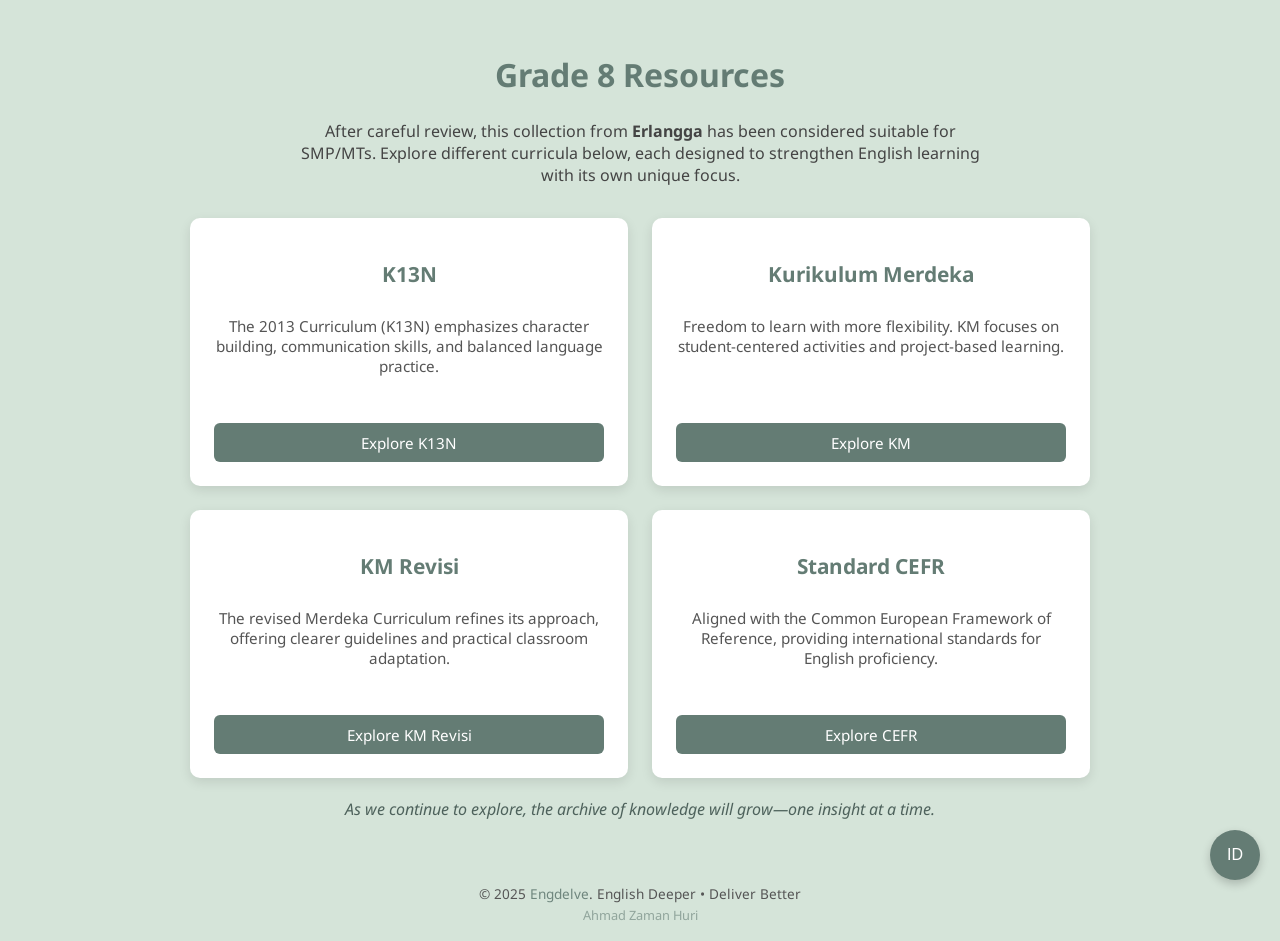
==== Grade8/index.html @ ed8df3de "Add files via upload" ====
<!DOCTYPE html>
<!-- 
  Engdelve Archive - Grade 8
  Design & Development: Ahmad Zaman Huri
  Contact: ahmadzamanhuri.jakfar@gmail.com
-->
<html lang="en">
<head>
  <meta charset="UTF-8">
  <meta name="viewport" content="width=device-width, initial-scale=1.0">
  <title>Engdelve Archive - Grade 8</title>
  <style>
    @import url('https://fonts.googleapis.com/css2?family=Droid+Sans&display=swap');

    body {
      margin: 0;
      padding: 0;
      font-family: 'Droid Sans', sans-serif;
      background-color: #d5e4d9;
      color: #333;
      display: flex;
      flex-direction: column;
      min-height: 100vh;
      position: relative;
    }

    .container {
      flex: 1;
      display: flex;
      flex-direction: column;
      justify-content: center;
      align-items: center;
      text-align: center;
      padding: 2rem;
    }

    h1 {
      font-size: 2rem;
      color: #647c74;
      margin-bottom: 0.5rem;
    }

    p.intro {
      font-size: 1rem;
      color: #444;
      margin-bottom: 2rem;
      max-width: 700px;
    }

    .grid {
      display: grid;
      grid-template-columns: repeat(2, 1fr);
      gap: 1.5rem;
      width: 100%;
      max-width: 900px;
    }

    .card {
      background-color: #ffffff;
      border-radius: 10px;
      padding: 1.5rem;
      box-shadow: 0 4px 12px rgba(0,0,0,0.1);
      display: flex;
      flex-direction: column;
      justify-content: space-between;
      transition: all 0.3s ease;
      min-height: 220px;
    }

    .card:hover {
      transform: translateY(-6px) scale(1.02);
      box-shadow: 0 8px 20px rgba(0,0,0,0.15);
    }

    .card h2 {
      font-size: 1.3rem;
      color: #647c74;
      margin-bottom: 0.8rem;
    }

    .card p {
      font-size: 0.95rem;
      color: #555;
      flex: 1;
      margin-bottom: 1.2rem;
    }

    .btn {
      background-color: #647c74;
      color: white;
      padding: 0.6rem 1.2rem;
      border: none;
      border-radius: 6px;
      font-size: 0.95rem;
      cursor: pointer;
      transition: all 0.3s ease;
      text-decoration: none;
      display: inline-block;
    }

    .btn:hover {
      background: linear-gradient(135deg, #647c74, #88a097);
      transform: translateY(-2px) scale(1.03);
      box-shadow: 0 4px 10px rgba(0,0,0,0.2);
    }

    .quote {
      margin-top: 20px;
      font-style: italic;
      color: #4e625c;
      font-size: 1em;
    }

    footer {
      text-align: center;
      padding: 1rem;
      font-size: 0.85rem;
      color: #555;
      line-height: 1.4;
    }

    footer span {
      color: #647c74;
      opacity: 0.9;
    }

    footer .author {
      display: block;
      color: #647c74;
      opacity: 0.6;
      font-size: 0.8rem;
      margin-top: 0.2rem;
    }

    /* Floating Translate Button */
    #translateBtn {
      position: fixed;
      bottom: 20px;
      right: 20px;
      background-color: #647c74;
      color: white;
      border: none;
      border-radius: 50%;
      width: 50px;
      height: 50px;
      font-size: 1rem;
      cursor: pointer;
      box-shadow: 0 4px 10px rgba(0,0,0,0.2);
      transition: all 0.3s ease;
      z-index: 1000;
    }

    #translateBtn:hover {
      background-color: #88a097;
      transform: translateY(-2px) scale(1.05);
    }

    @media (max-width: 700px) {
      .grid {
        grid-template-columns: 1fr;
      }
    }
  </style>
</head>
<body>
  <div class="container">
    <h1 data-en="Grade 8 Resources" data-id="Sumber Belajar Kelas 8">Grade 8 Resources</h1>
    <p class="intro" data-en="After careful review, this collection from Erlangga has been considered suitable for SMP/MTs. Explore different curricula below, each designed to strengthen English learning with its own unique focus." data-id="Setelah ditinjau, koleksi ini dari Erlangga dianggap layak untuk SMP/MTs. Jelajahi berbagai kurikulum di bawah, masing-masing dirancang untuk memperkuat pembelajaran bahasa Inggris dengan fokus uniknya.">
      After careful review, this collection from <strong>Erlangga</strong> has been considered suitable for SMP/MTs. 
      Explore different curricula below, each designed to strengthen English learning with its own unique focus.
    </p>

    <div class="grid">
      <div class="card">
        <h2 data-en="K13N" data-id="K13N">K13N</h2>
        <p data-en="The 2013 Curriculum (K13N) emphasizes character building, communication skills, and balanced language practice." data-id="Kurikulum 2013 (K13N) menekankan pembangunan karakter, keterampilan komunikasi, dan latihan bahasa yang seimbang.">
          The 2013 Curriculum (K13N) emphasizes character building, communication skills, and balanced language practice.
        </p>
        <a href="https://sites.google.com/view/engdelve-archive/kelas-8/k13n" class="btn" data-en="Explore K13N" data-id="Jelajahi K13N">Explore K13N</a>
      </div>

      <div class="card">
        <h2 data-en="Kurikulum Merdeka" data-id="Kurikulum Merdeka">Kurikulum Merdeka</h2>
        <p data-en="Freedom to learn with more flexibility. KM focuses on student-centered activities and project-based learning." data-id="Kebebasan belajar dengan fleksibilitas lebih. KM fokus pada aktivitas berpusat pada siswa dan pembelajaran berbasis proyek.">
          Freedom to learn with more flexibility. KM focuses on student-centered activities and project-based learning.
        </p>
        <a href="https://sites.google.com/view/engdelve-archive/kelas-8/kurikulum-merdeka" class="btn" data-en="Explore KM" data-id="Jelajahi KM">Explore KM</a>
      </div>

      <div class="card">
        <h2 data-en="KM Revisi" data-id="KM Revisi">KM Revisi</h2>
        <p data-en="The revised Merdeka Curriculum refines its approach, offering clearer guidelines and practical classroom adaptation." data-id="Kurikulum Merdeka Revisi menyempurnakan pendekatannya, memberikan panduan yang lebih jelas dan adaptasi kelas yang praktis.">
          The revised Merdeka Curriculum refines its approach, offering clearer guidelines and practical classroom adaptation.
        </p>
        <a href="https://sites.google.com/view/engdelve-archive/kelas-8/kurikulum-merdeka-revisi" class="btn" data-en="Explore KM Revisi" data-id="Jelajahi KM Revisi">Explore KM Revisi</a>
      </div>

      <div class="card">
        <h2 data-en="Standard CEFR" data-id="Standar CEFR">Standard CEFR</h2>
        <p data-en="Aligned with the Common European Framework of Reference, providing international standards for English proficiency." data-id="Sesuai dengan Common European Framework of Reference, menyediakan standar internasional untuk kemampuan bahasa Inggris.">
          Aligned with the Common European Framework of Reference, providing international standards for English proficiency.
        </p>
        <a href="https://sites.google.com/view/engdelve-archive/kelas-8/standard-cefr" class="btn" data-en="Explore CEFR" data-id="Jelajahi CEFR">Explore CEFR</a>
      </div>
    </div>

    <blockquote class="quote" data-en="As we continue to explore, the archive of knowledge will grow—one insight at a time." data-id="Seiring kita terus menjelajah, arsip pengetahuan akan tumbuh—satu wawasan pada satu waktu.">
      As we continue to explore, the archive of knowledge will grow—one insight at a time.
    </blockquote>
  </div>

  <footer>
    © 2025 <span>Engdelve</span>. English Deeper • Deliver Better
    <span class="author">Ahmad Zaman Huri</span>
  </footer>

  <!-- Floating Translate Button -->
  <button id="translateBtn">ID</button>

  <script>
    const translateBtn = document.getElementById('translateBtn');
    let lang = 'en'; // default English

    translateBtn.addEventListener('click', () => {
      lang = lang === 'en' ? 'id' : 'en';
      document.querySelectorAll('[data-en]').forEach(el => {
        el.innerText = el.getAttribute(`data-${lang}`);
      });
    });
  </script>
</body>
</html>
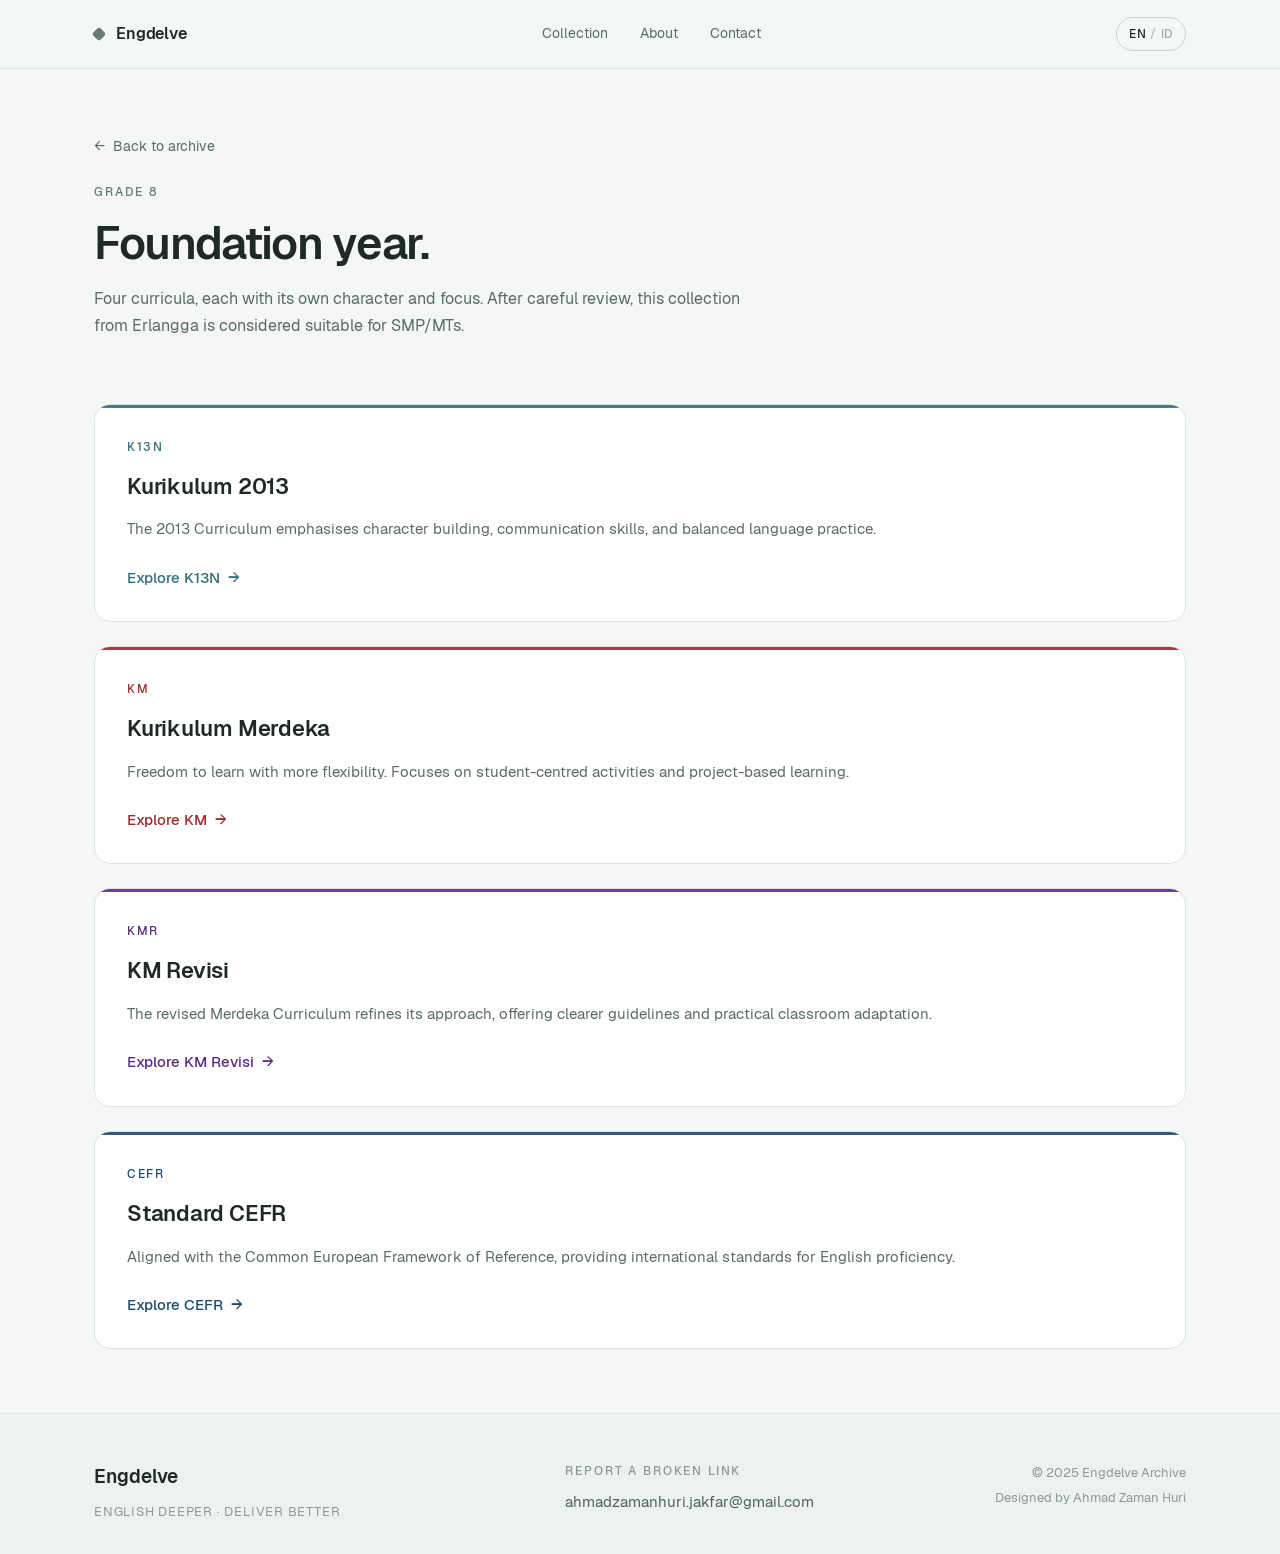
==== commit b2f656e1: "Add files via upload" ====
--- a/Grade8/index.html
+++ b/Grade8/index.html
@@ -1,232 +1,153 @@
 <!DOCTYPE html>
 <!-- 
-  Engdelve Archive - Grade 8
+  Engdelve Archive — Grade 8
   Design & Development: Ahmad Zaman Huri
-  Contact: ahmadzamanhuri.jakfar@gmail.com
 -->
 <html lang="en">
 <head>
   <meta charset="UTF-8">
   <meta name="viewport" content="width=device-width, initial-scale=1.0">
-  <title>Engdelve Archive - Grade 8</title>
-  <style>
-    @import url('https://fonts.googleapis.com/css2?family=Droid+Sans&display=swap');
-
-    body {
-      margin: 0;
-      padding: 0;
-      font-family: 'Droid Sans', sans-serif;
-      background-color: #d5e4d9;
-      color: #333;
-      display: flex;
-      flex-direction: column;
-      min-height: 100vh;
-      position: relative;
-    }
-
-    .container {
-      flex: 1;
-      display: flex;
-      flex-direction: column;
-      justify-content: center;
-      align-items: center;
-      text-align: center;
-      padding: 2rem;
-    }
-
-    h1 {
-      font-size: 2rem;
-      color: #647c74;
-      margin-bottom: 0.5rem;
-    }
-
-    p.intro {
-      font-size: 1rem;
-      color: #444;
-      margin-bottom: 2rem;
-      max-width: 700px;
-    }
-
-    .grid {
-      display: grid;
-      grid-template-columns: repeat(2, 1fr);
-      gap: 1.5rem;
-      width: 100%;
-      max-width: 900px;
-    }
-
-    .card {
-      background-color: #ffffff;
-      border-radius: 10px;
-      padding: 1.5rem;
-      box-shadow: 0 4px 12px rgba(0,0,0,0.1);
-      display: flex;
-      flex-direction: column;
-      justify-content: space-between;
-      transition: all 0.3s ease;
-      min-height: 220px;
-    }
-
-    .card:hover {
-      transform: translateY(-6px) scale(1.02);
-      box-shadow: 0 8px 20px rgba(0,0,0,0.15);
-    }
-
-    .card h2 {
-      font-size: 1.3rem;
-      color: #647c74;
-      margin-bottom: 0.8rem;
-    }
-
-    .card p {
-      font-size: 0.95rem;
-      color: #555;
-      flex: 1;
-      margin-bottom: 1.2rem;
-    }
-
-    .btn {
-      background-color: #647c74;
-      color: white;
-      padding: 0.6rem 1.2rem;
-      border: none;
-      border-radius: 6px;
-      font-size: 0.95rem;
-      cursor: pointer;
-      transition: all 0.3s ease;
-      text-decoration: none;
-      display: inline-block;
-    }
-
-    .btn:hover {
-      background: linear-gradient(135deg, #647c74, #88a097);
-      transform: translateY(-2px) scale(1.03);
-      box-shadow: 0 4px 10px rgba(0,0,0,0.2);
-    }
-
-    .quote {
-      margin-top: 20px;
-      font-style: italic;
-      color: #4e625c;
-      font-size: 1em;
-    }
-
-    footer {
-      text-align: center;
-      padding: 1rem;
-      font-size: 0.85rem;
-      color: #555;
-      line-height: 1.4;
-    }
-
-    footer span {
-      color: #647c74;
-      opacity: 0.9;
-    }
-
-    footer .author {
-      display: block;
-      color: #647c74;
-      opacity: 0.6;
-      font-size: 0.8rem;
-      margin-top: 0.2rem;
-    }
-
-    /* Floating Translate Button */
-    #translateBtn {
-      position: fixed;
-      bottom: 20px;
-      right: 20px;
-      background-color: #647c74;
-      color: white;
-      border: none;
-      border-radius: 50%;
-      width: 50px;
-      height: 50px;
-      font-size: 1rem;
-      cursor: pointer;
-      box-shadow: 0 4px 10px rgba(0,0,0,0.2);
-      transition: all 0.3s ease;
-      z-index: 1000;
-    }
-
-    #translateBtn:hover {
-      background-color: #88a097;
-      transform: translateY(-2px) scale(1.05);
-    }
-
-    @media (max-width: 700px) {
-      .grid {
-        grid-template-columns: 1fr;
-      }
-    }
-  </style>
+  <meta name="description" content="Grade 8 English teaching resources — K13N, Kurikulum Merdeka, KM Revisi, and Standard CEFR.">
+  <title>Grade 8 — Engdelve Archive</title>
+  <link rel="preload" href="../assets/fonts/Geist-Regular.woff2" as="font" type="font/woff2" crossorigin>
+  <link rel="stylesheet" href="../assets/style.css">
 </head>
 <body>
-  <div class="container">
-    <h1 data-en="Grade 8 Resources" data-id="Sumber Belajar Kelas 8">Grade 8 Resources</h1>
-    <p class="intro" data-en="After careful review, this collection from Erlangga has been considered suitable for SMP/MTs. Explore different curricula below, each designed to strengthen English learning with its own unique focus." data-id="Setelah ditinjau, koleksi ini dari Erlangga dianggap layak untuk SMP/MTs. Jelajahi berbagai kurikulum di bawah, masing-masing dirancang untuk memperkuat pembelajaran bahasa Inggris dengan fokus uniknya.">
-      After careful review, this collection from <strong>Erlangga</strong> has been considered suitable for SMP/MTs. 
-      Explore different curricula below, each designed to strengthen English learning with its own unique focus.
-    </p>
 
-    <div class="grid">
-      <div class="card">
-        <h2 data-en="K13N" data-id="K13N">K13N</h2>
-        <p data-en="The 2013 Curriculum (K13N) emphasizes character building, communication skills, and balanced language practice." data-id="Kurikulum 2013 (K13N) menekankan pembangunan karakter, keterampilan komunikasi, dan latihan bahasa yang seimbang.">
-          The 2013 Curriculum (K13N) emphasizes character building, communication skills, and balanced language practice.
+  <!-- ============ HEADER ============ -->
+  <header class="site-header" role="banner">
+    <div class="container header-inner">
+      <a href="../index.html" class="brand" aria-label="Engdelve Archive home">
+        <span class="brand-mark" aria-hidden="true"></span>
+        <span class="brand-name">Engdelve</span>
+      </a>
+
+      <nav class="site-nav" aria-label="Primary">
+        <a href="../index.html#collection">Collection</a>
+        <a href="../index.html#about">About</a>
+        <a href="../index.html#contact">Contact</a>
+      </nav>
+
+      <button class="lang-toggle" id="langToggle" type="button" aria-label="Switch language">
+        <span class="lang-current">EN</span>
+        <span class="lang-divider" aria-hidden="true">/</span>
+        <span class="lang-alt">ID</span>
+      </button>
+    </div>
+  </header>
+
+  <!-- ============ PAGE HEADER ============ -->
+  <main id="main">
+    <section class="page-header">
+      <div class="container">
+        <a href="../index.html" class="page-back">
+          <span class="arrow" aria-hidden="true">←</span>
+          <span data-en="Back to archive" data-id="Kembali ke arsip">Back to archive</span>
+        </a>
+
+        <p class="page-eyebrow" data-en="Grade 8" data-id="Kelas 8">Grade 8</p>
+
+        <h1 class="page-title" data-en="Foundation year." data-id="Tahun fondasi.">
+          Foundation year.
+        </h1>
+
+        <p class="page-lede" data-en="Four curricula, each with its own character and focus. After careful review, this collection from Erlangga is considered suitable for SMP/MTs." data-id="Empat kurikulum, masing-masing dengan karakter dan fokusnya sendiri. Setelah ditinjau, koleksi dari Erlangga ini dianggap layak untuk SMP/MTs.">
+          Four curricula, each with its own character and focus. After careful review,
+          this collection from Erlangga is considered suitable for SMP/MTs.
         </p>
-        <a href="https://sites.google.com/view/engdelve-archive/kelas-8/k13n" class="btn" data-en="Explore K13N" data-id="Jelajahi K13N">Explore K13N</a>
       </div>
+    </section>
 
-      <div class="card">
-        <h2 data-en="Kurikulum Merdeka" data-id="Kurikulum Merdeka">Kurikulum Merdeka</h2>
-        <p data-en="Freedom to learn with more flexibility. KM focuses on student-centered activities and project-based learning." data-id="Kebebasan belajar dengan fleksibilitas lebih. KM fokus pada aktivitas berpusat pada siswa dan pembelajaran berbasis proyek.">
-          Freedom to learn with more flexibility. KM focuses on student-centered activities and project-based learning.
+    <!-- ============ CURRICULUM GRID ============ -->
+    <section class="container">
+      <div class="curriculum-grid">
+
+        <!-- K13N -->
+        <article class="curriculum-card accent-k13n">
+          <p class="curriculum-code">K13N</p>
+          <h2 class="curriculum-name" data-en="Kurikulum 2013" data-id="Kurikulum 2013">
+            Kurikulum 2013
+          </h2>
+          <p class="curriculum-desc" data-en="The 2013 Curriculum emphasises character building, communication skills, and balanced language practice." data-id="Kurikulum 2013 menekankan pembangunan karakter, keterampilan komunikasi, dan latihan bahasa yang seimbang.">
+            The 2013 Curriculum emphasises character building, communication skills, and balanced language practice.
+          </p>
+          <a href="K13N.html" class="curriculum-link">
+            <span data-en="Explore K13N" data-id="Jelajahi K13N">Explore K13N</span>
+            <span class="arrow" aria-hidden="true">→</span>
+          </a>
+        </article>
+
+        <!-- KM -->
+        <article class="curriculum-card accent-km">
+          <p class="curriculum-code">KM</p>
+          <h2 class="curriculum-name" data-en="Kurikulum Merdeka" data-id="Kurikulum Merdeka">
+            Kurikulum Merdeka
+          </h2>
+          <p class="curriculum-desc" data-en="Freedom to learn with more flexibility. Focuses on student-centred activities and project-based learning." data-id="Kebebasan belajar dengan fleksibilitas lebih. Fokus pada aktivitas berpusat pada siswa dan pembelajaran berbasis proyek.">
+            Freedom to learn with more flexibility. Focuses on student-centred activities and project-based learning.
+          </p>
+          <a href="KM.html" class="curriculum-link">
+            <span data-en="Explore KM" data-id="Jelajahi KM">Explore KM</span>
+            <span class="arrow" aria-hidden="true">→</span>
+          </a>
+        </article>
+
+        <!-- KMR -->
+        <article class="curriculum-card accent-kmr">
+          <p class="curriculum-code">KMR</p>
+          <h2 class="curriculum-name" data-en="KM Revisi" data-id="KM Revisi">
+            KM Revisi
+          </h2>
+          <p class="curriculum-desc" data-en="The revised Merdeka Curriculum refines its approach, offering clearer guidelines and practical classroom adaptation." data-id="Kurikulum Merdeka Revisi menyempurnakan pendekatannya, memberikan panduan yang lebih jelas dan adaptasi kelas yang praktis.">
+            The revised Merdeka Curriculum refines its approach, offering clearer guidelines and practical classroom adaptation.
+          </p>
+          <a href="KMR.html" class="curriculum-link">
+            <span data-en="Explore KM Revisi" data-id="Jelajahi KM Revisi">Explore KM Revisi</span>
+            <span class="arrow" aria-hidden="true">→</span>
+          </a>
+        </article>
+
+        <!-- CEFR -->
+        <article class="curriculum-card accent-cefr">
+          <p class="curriculum-code">CEFR</p>
+          <h2 class="curriculum-name" data-en="Standard CEFR" data-id="Standar CEFR">
+            Standard CEFR
+          </h2>
+          <p class="curriculum-desc" data-en="Aligned with the Common European Framework of Reference, providing international standards for English proficiency." data-id="Sesuai dengan Common European Framework of Reference, menyediakan standar internasional untuk kemampuan bahasa Inggris.">
+            Aligned with the Common European Framework of Reference, providing international standards for English proficiency.
+          </p>
+          <a href="CEFR.html" class="curriculum-link">
+            <span data-en="Explore CEFR" data-id="Jelajahi CEFR">Explore CEFR</span>
+            <span class="arrow" aria-hidden="true">→</span>
+          </a>
+        </article>
+
+      </div>
+    </section>
+  </main>
+
+  <!-- ============ FOOTER ============ -->
+  <footer class="site-footer">
+    <div class="container footer-inner">
+      <div class="footer-brand">
+        <p class="footer-name">Engdelve</p>
+        <p class="footer-tagline">English Deeper · Deliver Better</p>
+      </div>
+      <div class="footer-contact">
+        <p class="footer-label" data-en="Report a broken link" data-id="Laporkan tautan rusak">Report a broken link</p>
+        <a href="mailto:ahmadzamanhuri.jakfar@gmail.com" class="footer-link">
+          ahmadzamanhuri.jakfar@gmail.com
+        </a>
+      </div>
+      <div class="footer-meta">
+        <p>© 2025 Engdelve Archive</p>
+        <p data-en="Designed by Ahmad Zaman Huri" data-id="Dirancang oleh Ahmad Zaman Huri">
+          Designed by Ahmad Zaman Huri
         </p>
-        <a href="https://sites.google.com/view/engdelve-archive/kelas-8/kurikulum-merdeka" class="btn" data-en="Explore KM" data-id="Jelajahi KM">Explore KM</a>
-      </div>
-
-      <div class="card">
-        <h2 data-en="KM Revisi" data-id="KM Revisi">KM Revisi</h2>
-        <p data-en="The revised Merdeka Curriculum refines its approach, offering clearer guidelines and practical classroom adaptation." data-id="Kurikulum Merdeka Revisi menyempurnakan pendekatannya, memberikan panduan yang lebih jelas dan adaptasi kelas yang praktis.">
-          The revised Merdeka Curriculum refines its approach, offering clearer guidelines and practical classroom adaptation.
-        </p>
-        <a href="https://sites.google.com/view/engdelve-archive/kelas-8/kurikulum-merdeka-revisi" class="btn" data-en="Explore KM Revisi" data-id="Jelajahi KM Revisi">Explore KM Revisi</a>
-      </div>
-
-      <div class="card">
-        <h2 data-en="Standard CEFR" data-id="Standar CEFR">Standard CEFR</h2>
-        <p data-en="Aligned with the Common European Framework of Reference, providing international standards for English proficiency." data-id="Sesuai dengan Common European Framework of Reference, menyediakan standar internasional untuk kemampuan bahasa Inggris.">
-          Aligned with the Common European Framework of Reference, providing international standards for English proficiency.
-        </p>
-        <a href="https://sites.google.com/view/engdelve-archive/kelas-8/standard-cefr" class="btn" data-en="Explore CEFR" data-id="Jelajahi CEFR">Explore CEFR</a>
       </div>
     </div>
-
-    <blockquote class="quote" data-en="As we continue to explore, the archive of knowledge will grow—one insight at a time." data-id="Seiring kita terus menjelajah, arsip pengetahuan akan tumbuh—satu wawasan pada satu waktu.">
-      As we continue to explore, the archive of knowledge will grow—one insight at a time.
-    </blockquote>
-  </div>
-
-  <footer>
-    © 2025 <span>Engdelve</span>. English Deeper • Deliver Better
-    <span class="author">Ahmad Zaman Huri</span>
   </footer>
 
-  <!-- Floating Translate Button -->
-  <button id="translateBtn">ID</button>
-
-  <script>
-    const translateBtn = document.getElementById('translateBtn');
-    let lang = 'en'; // default English
-
-    translateBtn.addEventListener('click', () => {
-      lang = lang === 'en' ? 'id' : 'en';
-      document.querySelectorAll('[data-en]').forEach(el => {
-        el.innerText = el.getAttribute(`data-${lang}`);
-      });
-    });
-  </script>
+  <script src="../assets/script.js" defer></script>
 </body>
 </html>
--- a/assets/style.css
+++ b/assets/style.css
@@ -0,0 +1,936 @@
+/* =========================================================
+   Engdelve Archive — Global Stylesheet
+   Author: Ahmad Zaman Huri
+   ========================================================= */
+
+/* ---------------------------------------------------------
+   1. FONT — Geist (self-host)
+   --------------------------------------------------------- */
+@font-face {
+  font-family: 'Geist';
+  src: url('fonts/Geist-Regular.woff2') format('woff2');
+  font-weight: 400;
+  font-style: normal;
+  font-display: swap;
+}
+@font-face {
+  font-family: 'Geist';
+  src: url('fonts/Geist-Medium.woff2') format('woff2');
+  font-weight: 500;
+  font-style: normal;
+  font-display: swap;
+}
+@font-face {
+  font-family: 'Geist';
+  src: url('fonts/Geist-SemiBold.woff2') format('woff2');
+  font-weight: 600;
+  font-style: normal;
+  font-display: swap;
+}
+
+/* ---------------------------------------------------------
+   2. DESIGN TOKENS
+   --------------------------------------------------------- */
+:root {
+  /* Color — neutral base */
+  --bg:            #f4f7f5;
+  --bg-alt:        #eef2ef;
+  --surface:       #ffffff;
+  --border:        #dde4df;
+  --border-strong: #c7d2cb;
+
+  /* Color — sage (identity) */
+  --sage-50:  #f0f4f1;
+  --sage-100: #d5e4d9;
+  --sage-200: #b8cdbf;
+  --sage-400: #88a097;
+  --sage-500: #647c74;
+  --sage-600: #4e625c;
+  --sage-700: #3d4f4a;
+  --sage-900: #1f2a27;
+
+  /* Color — text */
+  --text:        #1f2a27;
+  --text-muted:  #5a6b66;
+  --text-subtle: #8a9a94;
+
+  /* Typography */
+  --font-sans: 'Geist', -apple-system, BlinkMacSystemFont, 'Segoe UI', Roboto, 'Helvetica Neue', Arial, sans-serif;
+
+  /* Spacing scale */
+  --space-1: 0.25rem;
+  --space-2: 0.5rem;
+  --space-3: 0.75rem;
+  --space-4: 1rem;
+  --space-5: 1.5rem;
+  --space-6: 2rem;
+  --space-7: 3rem;
+  --space-8: 4rem;
+  --space-9: 6rem;
+
+  /* Layout */
+  --container:   1140px;
+  --container-narrow: 760px;
+  --radius-sm:   6px;
+  --radius:      10px;
+  --radius-lg:   16px;
+
+  /* Motion */
+  --ease: cubic-bezier(0.22, 1, 0.36, 1);
+  --dur:  0.35s;
+}
+
+/* ---------------------------------------------------------
+   3. RESET
+   --------------------------------------------------------- */
+*, *::before, *::after {
+  box-sizing: border-box;
+}
+
+html {
+  -webkit-text-size-adjust: 100%;
+  scroll-behavior: smooth;
+}
+
+body {
+  margin: 0;
+  padding: 0;
+  background: var(--bg);
+  color: var(--text);
+  font-family: var(--font-sans);
+  font-size: 16px;
+  line-height: 1.6;
+  font-weight: 400;
+  -webkit-font-smoothing: antialiased;
+  -moz-osx-font-smoothing: grayscale;
+  text-rendering: optimizeLegibility;
+}
+
+img, svg {
+  max-width: 100%;
+  display: block;
+}
+
+a {
+  color: inherit;
+  text-decoration: none;
+}
+
+ul {
+  list-style: none;
+  padding: 0;
+  margin: 0;
+}
+
+button {
+  font: inherit;
+  cursor: pointer;
+  background: none;
+  border: none;
+  color: inherit;
+}
+
+/* ---------------------------------------------------------
+   4. LAYOUT
+   --------------------------------------------------------- */
+.container {
+  width: 100%;
+  max-width: var(--container);
+  margin: 0 auto;
+  padding: 0 var(--space-5);
+}
+
+/* ---------------------------------------------------------
+   5. HEADER
+   --------------------------------------------------------- */
+.site-header {
+  position: sticky;
+  top: 0;
+  z-index: 50;
+  background: rgba(244, 247, 245, 0.85);
+  backdrop-filter: saturate(180%) blur(12px);
+  -webkit-backdrop-filter: saturate(180%) blur(12px);
+  border-bottom: 1px solid var(--border);
+}
+
+.header-inner {
+  display: flex;
+  align-items: center;
+  justify-content: space-between;
+  height: 68px;
+  gap: var(--space-5);
+}
+
+.brand {
+  display: flex;
+  align-items: center;
+  gap: var(--space-3);
+  font-weight: 600;
+  letter-spacing: -0.01em;
+}
+
+.brand-mark {
+  width: 10px;
+  height: 10px;
+  background: var(--sage-500);
+  border-radius: 2px;
+  display: inline-block;
+  transform: rotate(45deg);
+  transition: transform var(--dur) var(--ease);
+}
+
+.brand:hover .brand-mark {
+  transform: rotate(135deg);
+}
+
+.brand-name {
+  font-size: 1rem;
+  color: var(--text);
+}
+
+.site-nav {
+  display: none;
+  gap: var(--space-6);
+  font-size: 0.9rem;
+  color: var(--text-muted);
+}
+
+.site-nav a {
+  transition: color var(--dur) var(--ease);
+}
+
+.site-nav a:hover {
+  color: var(--sage-600);
+}
+
+.lang-toggle {
+  display: inline-flex;
+  align-items: center;
+  gap: 4px;
+  padding: 6px 12px;
+  border: 1px solid var(--border-strong);
+  border-radius: 999px;
+  font-size: 0.78rem;
+  font-weight: 500;
+  letter-spacing: 0.04em;
+  color: var(--text-muted);
+  transition: all var(--dur) var(--ease);
+}
+
+.lang-toggle:hover {
+  border-color: var(--sage-500);
+  color: var(--sage-600);
+}
+
+.lang-current {
+  color: var(--text);
+}
+
+.lang-divider {
+  opacity: 0.4;
+}
+
+.lang-alt {
+  opacity: 0.55;
+}
+
+/* ---------------------------------------------------------
+   6. HERO
+   --------------------------------------------------------- */
+.hero {
+  padding: var(--space-9) 0 var(--space-8);
+}
+
+.hero-inner {
+  max-width: var(--container-narrow);
+  margin: 0 auto;
+}
+
+.hero-eyebrow {
+  font-size: 0.78rem;
+  letter-spacing: 0.16em;
+  text-transform: uppercase;
+  color: var(--sage-500);
+  font-weight: 500;
+  margin: 0 0 var(--space-5);
+}
+
+.hero-title {
+  font-size: clamp(2rem, 5.5vw, 3.5rem);
+  line-height: 1.1;
+  letter-spacing: -0.03em;
+  font-weight: 600;
+  color: var(--text);
+  margin: 0 0 var(--space-5);
+}
+
+.hero-lede {
+  font-size: 1.05rem;
+  line-height: 1.7;
+  color: var(--text-muted);
+  margin: 0 0 var(--space-6);
+  max-width: 60ch;
+}
+
+.hero-actions {
+  display: flex;
+  flex-wrap: wrap;
+  gap: var(--space-3);
+}
+
+/* ---------------------------------------------------------
+   7. BUTTONS
+   --------------------------------------------------------- */
+.btn {
+  display: inline-flex;
+  align-items: center;
+  justify-content: center;
+  padding: 0.75rem 1.4rem;
+  border-radius: var(--radius-sm);
+  font-size: 0.92rem;
+  font-weight: 500;
+  letter-spacing: -0.005em;
+  transition: all var(--dur) var(--ease);
+  border: 1px solid transparent;
+  white-space: nowrap;
+}
+
+.btn-primary {
+  background: var(--sage-500);
+  color: #fff;
+  border-color: var(--sage-500);
+}
+
+.btn-primary:hover {
+  background: var(--sage-600);
+  border-color: var(--sage-600);
+  transform: translateY(-1px);
+}
+
+.btn-ghost {
+  background: transparent;
+  color: var(--text);
+  border-color: var(--border-strong);
+}
+
+.btn-ghost:hover {
+  border-color: var(--sage-500);
+  color: var(--sage-600);
+}
+
+/* ---------------------------------------------------------
+   8. SECTION HEADERS
+   --------------------------------------------------------- */
+.section-head {
+  max-width: var(--container-narrow);
+  margin: 0 auto var(--space-7);
+}
+
+.section-eyebrow {
+  font-size: 0.78rem;
+  letter-spacing: 0.16em;
+  text-transform: uppercase;
+  color: var(--sage-500);
+  font-weight: 500;
+  margin: 0 0 var(--space-4);
+}
+
+.section-title {
+  font-size: clamp(1.6rem, 3.5vw, 2.4rem);
+  line-height: 1.2;
+  letter-spacing: -0.02em;
+  font-weight: 600;
+  color: var(--text);
+  margin: 0 0 var(--space-4);
+}
+
+.section-lede {
+  font-size: 1rem;
+  line-height: 1.7;
+  color: var(--text-muted);
+  margin: 0;
+}
+
+/* ---------------------------------------------------------
+   9. COLLECTION
+   --------------------------------------------------------- */
+.collection {
+  padding: var(--space-8) 0;
+  border-top: 1px solid var(--border);
+}
+
+.grade-grid {
+  display: grid;
+  grid-template-columns: 1fr;
+  gap: var(--space-5);
+}
+
+.grade-card {
+  background: var(--surface);
+  border: 1px solid var(--border);
+  border-radius: var(--radius-lg);
+  padding: var(--space-6);
+  display: flex;
+  flex-direction: column;
+  transition: all var(--dur) var(--ease);
+}
+
+.grade-card:hover {
+  border-color: var(--sage-400);
+  transform: translateY(-4px);
+  box-shadow: 0 20px 40px -20px rgba(31, 42, 39, 0.15);
+}
+
+.grade-card-head {
+  display: flex;
+  align-items: baseline;
+  justify-content: space-between;
+  margin-bottom: var(--space-4);
+  padding-bottom: var(--space-4);
+  border-bottom: 1px solid var(--border);
+}
+
+.grade-number {
+  font-size: 1.1rem;
+  color: var(--text-subtle);
+  margin: 0;
+  letter-spacing: 0.04em;
+  font-weight: 500;
+}
+
+.grade-title {
+  font-size: 1.6rem;
+  font-weight: 600;
+  letter-spacing: -0.01em;
+  color: var(--text);
+  margin: 0;
+}
+
+.grade-desc {
+  font-size: 0.95rem;
+  line-height: 1.65;
+  color: var(--text-muted);
+  margin: 0 0 var(--space-5);
+}
+
+.grade-curricula {
+  display: flex;
+  flex-wrap: wrap;
+  gap: var(--space-2);
+  margin-bottom: var(--space-6);
+}
+
+.grade-curricula li {
+  font-size: 0.78rem;
+  padding: 4px 10px;
+  border: 1px solid var(--border);
+  border-radius: 999px;
+  color: var(--text-muted);
+  background: var(--sage-50);
+}
+
+.grade-link {
+  display: inline-flex;
+  align-items: center;
+  gap: var(--space-2);
+  font-size: 0.92rem;
+  font-weight: 500;
+  color: var(--sage-600);
+  margin-top: auto;
+  transition: gap var(--dur) var(--ease);
+}
+
+.grade-link .arrow {
+  transition: transform var(--dur) var(--ease);
+}
+
+.grade-link:hover {
+  color: var(--sage-700);
+}
+
+.grade-link:hover .arrow {
+  transform: translateX(4px);
+}
+
+/* ---------------------------------------------------------
+   10. QUOTE
+   --------------------------------------------------------- */
+.quote-section {
+  padding: var(--space-8) 0;
+  border-top: 1px solid var(--border);
+  border-bottom: 1px solid var(--border);
+  background: var(--bg-alt);
+}
+
+.quote {
+  max-width: var(--container-narrow);
+  margin: 0 auto;
+  text-align: center;
+  padding: 0;
+}
+
+.quote p {
+  font-size: clamp(1.3rem, 3vw, 1.9rem);
+  line-height: 1.4;
+  letter-spacing: -0.02em;
+  font-weight: 600;
+  color: var(--text);
+  margin: 0 0 var(--space-4);
+}
+
+.quote cite {
+  font-style: normal;
+  font-size: 0.82rem;
+  letter-spacing: 0.16em;
+  text-transform: uppercase;
+  color: var(--sage-500);
+}
+
+/* ---------------------------------------------------------
+   11. ABOUT
+   --------------------------------------------------------- */
+.about {
+  padding: var(--space-9) 0;
+}
+
+.about-inner {
+  display: grid;
+  grid-template-columns: 1fr;
+  gap: var(--space-7);
+  max-width: var(--container-narrow);
+  margin: 0 auto;
+}
+
+.about-text .section-title {
+  margin-bottom: var(--space-5);
+}
+
+.about-text p {
+  font-size: 1rem;
+  line-height: 1.75;
+  color: var(--text-muted);
+  margin: 0 0 var(--space-4);
+}
+
+.about-signature {
+  font-style: italic;
+  font-size: 1rem;
+  color: var(--sage-600) !important;
+  margin-top: var(--space-5) !important;
+}
+
+.about-meta {
+  display: flex;
+  flex-direction: column;
+  gap: var(--space-5);
+  padding: var(--space-6);
+  background: var(--surface);
+  border: 1px solid var(--border);
+  border-radius: var(--radius-lg);
+}
+
+.meta-item {
+  padding-bottom: var(--space-4);
+  border-bottom: 1px solid var(--border);
+}
+
+.meta-item:last-child {
+  padding-bottom: 0;
+  border-bottom: none;
+}
+
+.meta-label {
+  font-size: 0.72rem;
+  letter-spacing: 0.16em;
+  text-transform: uppercase;
+  color: var(--text-subtle);
+  margin: 0 0 var(--space-2);
+  font-weight: 500;
+}
+
+.meta-value {
+  font-size: 0.95rem;
+  font-weight: 500;
+  color: var(--text);
+  margin: 0;
+}
+
+/* ---------------------------------------------------------
+   12. FOOTER
+   --------------------------------------------------------- */
+.site-footer {
+  border-top: 1px solid var(--border);
+  padding: var(--space-7) 0 var(--space-6);
+  background: var(--bg-alt);
+}
+
+.footer-inner {
+  display: grid;
+  grid-template-columns: 1fr;
+  gap: var(--space-5);
+}
+
+.footer-name {
+  font-size: 1.2rem;
+  font-weight: 600;
+  color: var(--text);
+  margin: 0 0 var(--space-2);
+}
+
+.footer-tagline {
+  font-size: 0.82rem;
+  letter-spacing: 0.06em;
+  text-transform: uppercase;
+  color: var(--text-subtle);
+  margin: 0;
+}
+
+.footer-label {
+  font-size: 0.72rem;
+  letter-spacing: 0.16em;
+  text-transform: uppercase;
+  color: var(--text-subtle);
+  margin: 0 0 var(--space-2);
+  font-weight: 500;
+}
+
+.footer-link {
+  font-size: 0.92rem;
+  color: var(--sage-600);
+  transition: color var(--dur) var(--ease);
+  word-break: break-all;
+}
+
+.footer-link:hover {
+  color: var(--sage-700);
+  text-decoration: underline;
+}
+
+.footer-meta {
+  display: flex;
+  flex-direction: column;
+  gap: var(--space-1);
+  font-size: 0.82rem;
+  color: var(--text-subtle);
+}
+
+.footer-meta p {
+  margin: 0;
+}
+
+/* ---------------------------------------------------------
+   13. RESPONSIVE
+   --------------------------------------------------------- */
+@media (min-width: 640px) {
+  .grade-grid {
+    grid-template-columns: repeat(2, 1fr);
+  }
+
+  .footer-inner {
+    grid-template-columns: 1.5fr 1fr;
+    align-items: start;
+  }
+
+  .footer-meta {
+    grid-column: 1 / -1;
+    flex-direction: row;
+    justify-content: space-between;
+    padding-top: var(--space-5);
+    border-top: 1px solid var(--border);
+    margin-top: var(--space-4);
+  }
+
+  .curriculum-grid {
+    grid-template-columns: repeat(2, 1fr);
+  }
+}
+
+@media (min-width: 880px) {
+  .site-nav {
+    display: flex;
+  }
+
+  .about-inner {
+    grid-template-columns: 1.6fr 1fr;
+    align-items: start;
+  }
+
+  .footer-inner {
+    grid-template-columns: 1.5fr 1fr 1fr;
+  }
+
+  .footer-meta {
+    grid-column: auto;
+    flex-direction: column;
+    justify-content: flex-start;
+    padding-top: 0;
+    border-top: none;
+    margin-top: 0;
+    text-align: right;
+  }
+
+  .curriculum-grid {
+    gap: var(--space-6);
+  }
+
+  .resource-list {
+    grid-template-columns: repeat(2, 1fr);
+  }
+}
+
+/* ---------------------------------------------------------
+   14. REDUCED MOTION
+   --------------------------------------------------------- */
+@media (prefers-reduced-motion: reduce) {
+  *, *::before, *::after {
+    animation-duration: 0.01ms !important;
+    transition-duration: 0.01ms !important;
+    scroll-behavior: auto !important;
+  }
+}
+
+/* =========================================================
+   15. CURRICULUM PAGES (Grade 8 & 9)
+   ========================================================= */
+
+/* ----- Page header ----- */
+.page-header {
+  padding: var(--space-8) 0 var(--space-6);
+}
+
+.page-back {
+  display: inline-flex;
+  align-items: center;
+  gap: var(--space-2);
+  font-size: 0.85rem;
+  color: var(--text-muted);
+  margin-bottom: var(--space-5);
+  transition: color var(--dur) var(--ease);
+}
+
+.page-back:hover {
+  color: var(--sage-600);
+}
+
+.page-back .arrow {
+  transition: transform var(--dur) var(--ease);
+}
+
+.page-back:hover .arrow {
+  transform: translateX(-4px);
+}
+
+.page-eyebrow {
+  font-size: 0.78rem;
+  letter-spacing: 0.16em;
+  text-transform: uppercase;
+  color: var(--sage-500);
+  font-weight: 500;
+  margin: 0 0 var(--space-4);
+}
+
+.page-title {
+  font-size: clamp(1.8rem, 4.5vw, 2.8rem);
+  line-height: 1.15;
+  letter-spacing: -0.03em;
+  font-weight: 600;
+  color: var(--text);
+  margin: 0 0 var(--space-4);
+}
+
+.page-lede {
+  font-size: 1rem;
+  line-height: 1.7;
+  color: var(--text-muted);
+  margin: 0;
+  max-width: 60ch;
+}
+
+/* ----- Curriculum cards (di Grade8/index.html) ----- */
+.curriculum-grid {
+  display: grid;
+  grid-template-columns: 1fr;
+  gap: var(--space-5);
+  padding: var(--space-6) 0 var(--space-8);
+}
+
+.curriculum-card {
+  background: var(--surface);
+  border: 1px solid var(--border);
+  border-radius: var(--radius-lg);
+  padding: var(--space-6);
+  display: flex;
+  flex-direction: column;
+  transition: all var(--dur) var(--ease);
+  position: relative;
+  overflow: hidden;
+}
+
+.curriculum-card::before {
+  content: '';
+  position: absolute;
+  top: 0;
+  left: 0;
+  width: 100%;
+  height: 3px;
+  background: var(--accent, var(--sage-500));
+  opacity: 0.9;
+}
+
+.curriculum-card:hover {
+  border-color: var(--accent, var(--sage-400));
+  transform: translateY(-4px);
+  box-shadow: 0 20px 40px -20px rgba(31, 42, 39, 0.15);
+}
+
+.curriculum-code {
+  font-size: 0.78rem;
+  letter-spacing: 0.14em;
+  text-transform: uppercase;
+  color: var(--accent, var(--sage-500));
+  font-weight: 500;
+  margin: 0 0 var(--space-3);
+}
+
+.curriculum-name {
+  font-size: 1.4rem;
+  font-weight: 600;
+  letter-spacing: -0.01em;
+  color: var(--text);
+  margin: 0 0 var(--space-3);
+}
+
+.curriculum-desc {
+  font-size: 0.95rem;
+  line-height: 1.65;
+  color: var(--text-muted);
+  margin: 0 0 var(--space-5);
+  flex: 1;
+}
+
+.curriculum-link {
+  display: inline-flex;
+  align-items: center;
+  gap: var(--space-2);
+  font-size: 0.92rem;
+  font-weight: 500;
+  color: var(--accent, var(--sage-600));
+  margin-top: auto;
+  transition: gap var(--dur) var(--ease);
+}
+
+.curriculum-link .arrow {
+  transition: transform var(--dur) var(--ease);
+}
+
+.curriculum-link:hover .arrow {
+  transform: translateX(4px);
+}
+
+/* ----- Accent colors per curriculum ----- */
+.accent-k13n  { --accent: #2f6f7d; }
+.accent-km    { --accent: #a12b2b; }
+.accent-kmr   { --accent: #5b2c83; }
+.accent-cefr  { --accent: #1e4a6c; }
+
+/* ----- Book sections (di dalam halaman kurikulum) ----- */
+.book-section {
+  padding: var(--space-6) 0;
+  border-top: 1px solid var(--border);
+}
+
+.book-section:first-of-type {
+  border-top: none;
+}
+
+.book-header {
+  display: flex;
+  align-items: baseline;
+  justify-content: space-between;
+  flex-wrap: wrap;
+  gap: var(--space-3);
+  margin-bottom: var(--space-5);
+}
+
+.book-name {
+  font-size: 1.25rem;
+  font-weight: 600;
+  letter-spacing: -0.01em;
+  color: var(--text);
+  margin: 0;
+}
+
+.book-tag {
+  font-size: 0.72rem;
+  letter-spacing: 0.14em;
+  text-transform: uppercase;
+  color: var(--accent, var(--sage-500));
+  font-weight: 500;
+}
+
+/* ----- Resource links ----- */
+.resource-list {
+  display: grid;
+  grid-template-columns: 1fr;
+  gap: var(--space-3);
+}
+
+.resource-link {
+  display: flex;
+  align-items: center;
+  justify-content: space-between;
+  gap: var(--space-4);
+  padding: var(--space-4) var(--space-5);
+  background: var(--surface);
+  border: 1px solid var(--border);
+  border-radius: var(--radius);
+  transition: all var(--dur) var(--ease);
+  text-decoration: none;
+  color: inherit;
+}
+
+.resource-link:hover {
+  border-color: var(--accent, var(--sage-400));
+  transform: translateX(4px);
+  box-shadow: 0 8px 20px -12px rgba(31, 42, 39, 0.2);
+}
+
+.resource-info {
+  display: flex;
+  flex-direction: column;
+  gap: 2px;
+  min-width: 0;
+}
+
+.resource-name {
+  font-size: 0.95rem;
+  font-weight: 500;
+  color: var(--text);
+}
+
+.resource-meta {
+  font-size: 0.78rem;
+  color: var(--text-subtle);
+}
+
+.resource-arrow {
+  color: var(--accent, var(--sage-500));
+  font-size: 1.1rem;
+  transition: transform var(--dur) var(--ease);
+  flex-shrink: 0;
+}
+
+.resource-link:hover .resource-arrow {
+  transform: translateX(4px);
+}
+
+/* ----- Empty state ----- */
+.empty-state {
+  padding: var(--space-7) var(--space-5);
+  text-align: center;
+  color: var(--text-muted);
+  font-size: 0.95rem;
+  border: 1px dashed var(--border-strong);
+  border-radius: var(--radius);
+  background: var(--sage-50);
+}
